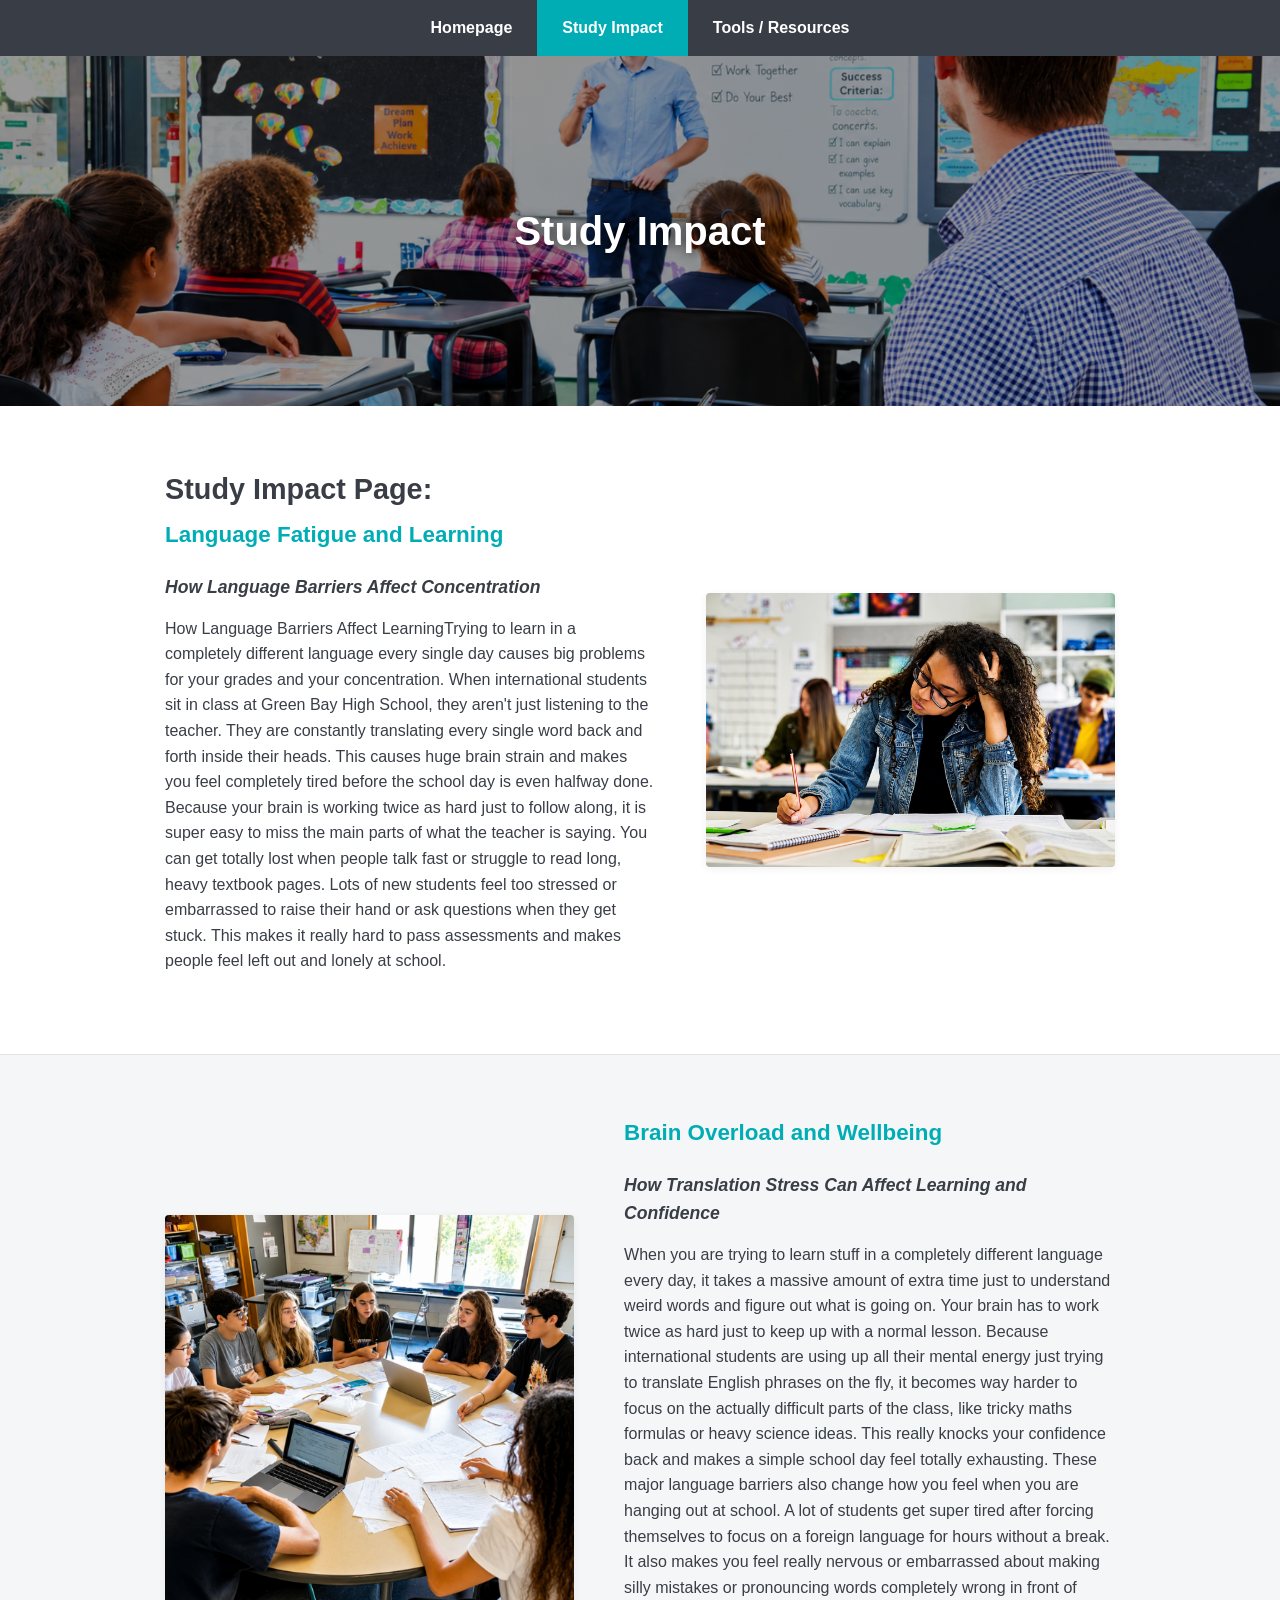
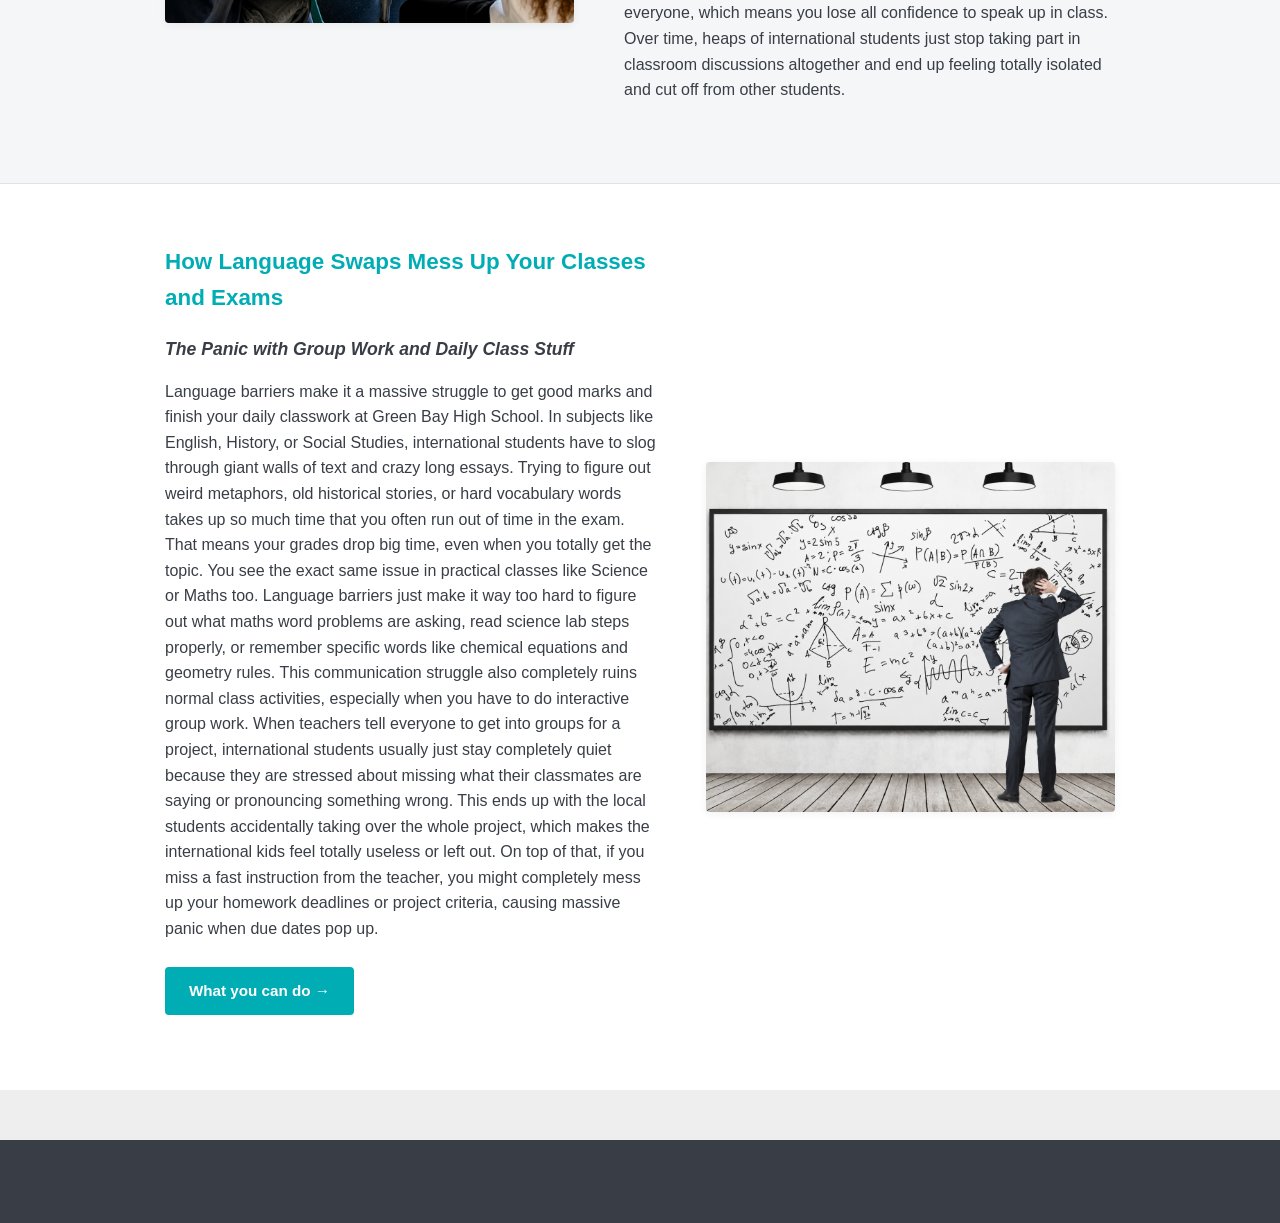
==== study_impact.html @ 1874aee0 "Add files via upload" ====
<!doctype html>
<html lang="en">
<head>
    <meta charset="utf-8">
    <title>Study Impact - GBHS Language Support</title>
    <link rel="stylesheet" type="text/css" href="styles.css">
</head>
<body>

    <!-- 1. Top Integrated Navigation Bar Menu System -->
    <nav>
        <ul>
            <li><a href="index.html">Homepage</a></li>
            <li><a href="study_impact.html" class="active">Study Impact</a></li>
            <li><a href="tools.html">Tools / Resources</a></li>
        </ul>
    </nav>

    <!-- 2. Big Classroom Top Hero Banner Framework -->
    <header class="hero-banner-impact">
        <div class="hero-text">
            <h1>Study Impact</h1>
        </div>
    </header>

    <main>
        <!-- ROW 1: White Background (Text Left, Image Right) -->
        <div class="row-white">
            <div class="split-row">
                <div class="text-col">
                    <h2>Study Impact Page:</h2>
                    <h3>Language Fatigue and Learning</h3>
                    <h4>How Language Barriers Affect Concentration</h4>
                    <p>How Language Barriers Affect LearningTrying to learn in a completely different language every single day causes big problems for your grades and your concentration. When international students sit in class at Green Bay High School, they aren't just listening to the teacher. They are constantly translating every single word back and forth inside their heads. This causes huge brain strain and makes you feel completely tired before the school day is even halfway done. Because your brain is working twice as hard just to follow along, it is super easy to miss the main parts of what the teacher is saying. You can get totally lost when people talk fast or struggle to read long, heavy textbook pages. Lots of new students feel too stressed or embarrassed to raise their hand or ask questions when they get stuck. This makes it really hard to pass assessments and makes people feel left out and lonely at school.
</p>
                </div>
                <div class="img-col">
                    <img src="study_impact.png" alt="Student experiencing language fatigue">
                    <!-- The above banner image was sourced from google.com search query -->
                </div>
            </div>
        </div>

        <!-- ROW 2: Shaded Grey Background Box (Image Left, Text Right) -->
        <div class="row-shaded">
            <div class="split-row reverse">
                <div class="text-col">
                    <h3>Brain Overload and Wellbeing</h3>
                    <h4>How Translation Stress Can Affect Learning and Confidence</h4>
                    <p>When you are trying to learn stuff in a completely different language every day, it takes a massive amount of extra time just to understand weird words and figure out what is going on. Your brain has to work twice as hard just to keep up with a normal lesson. Because international students are using up all their mental energy just trying to translate English phrases on the fly, it becomes way harder to focus on the actually difficult parts of the class, like tricky maths formulas or heavy science ideas. This really knocks your confidence back and makes a simple school day feel totally exhausting.

These major language barriers also change how you feel when you are hanging out at school. A lot of students get super tired after forcing themselves to focus on a foreign language for hours without a break. It also makes you feel really nervous or embarrassed about making silly mistakes or pronouncing words completely wrong in front of everyone, which means you lose all confidence to speak up in class. Over time, heaps of international students just stop taking part in classroom discussions altogether and end up feeling totally isolated and cut off from other students.
</p>
                </div>
                <div class="img-col">
                    <img src="group_struggle.png" alt="Classroom group integration difficulties">
                    <!-- The above tools and resources image was sourced from stockcake.com -->
                </div>
            </div>
        </div>

        <!-- ROW 3: White Background (Text Left, Image Right) -->
        <div class="row-white">
            <div class="split-row">
                <div class="text-col">
                    <h3>How Language Swaps Mess Up Your Classes and Exams</h3>
                    <h4>The Panic with Group Work and Daily Class Stuff</h4>
                    <p>Language barriers make it a massive struggle to get good marks and finish your daily classwork at Green Bay High School. In subjects like English, History, or Social Studies, international students have to slog through giant walls of text and crazy long essays. Trying to figure out weird metaphors, old historical stories, or hard vocabulary words takes up so much time that you often run out of time in the exam. That means your grades drop big time, even when you totally get the topic. You see the exact same issue in practical classes like Science or Maths too. Language barriers just make it way too hard to figure out what maths word problems are asking, read science lab steps properly, or remember specific words like chemical equations and geometry rules.

This communication struggle also completely ruins normal class activities, especially when you have to do interactive group work. When teachers tell everyone to get into groups for a project, international students usually just stay completely quiet because they are stressed about missing what their classmates are saying or pronouncing something wrong. This ends up with the local students accidentally taking over the whole project, which makes the international kids feel totally useless or left out. On top of that, if you miss a fast instruction from the teacher, you might completely mess up your homework deadlines or project criteria, causing massive panic when due dates pop up.

</p>
                    
                    <!-- Bottom Action Navigation Button matching blueprint -->
                    <div class="button-container">
                        <a href="tools.html" class="blue-btn">What you can do →</a>
                    </div>
                </div>
                <div class="img-col">
                    <img src="math_struggle.png" alt="Complex academic formulas barrier">
                    <!-- The above image was sourced from dreamstime.com -->
                </div>
            </div>
        </div>
    </main>

    <!-- 4. Footer Assignment Verification Citation Line -->
    <footer>
        <p>&copy; 2026 Tep Chansoyawin</p>
    </footer>

</body>
</html>
---- styles.css ----
/* Global Reset and Typography Framework */
* {
    box-sizing: border-box;
    margin: 0;
    padding: 0;
}

body {
    font-family: Arial, Helvetica, sans-serif;
    font-size: 16px;
    line-height: 1.6;
    background-color: #eeeeee; /* Light grey Margins around Content Cards */
    color: #393e46;
}

/* Fixed Top Navigation Bar Menu Layout */
nav {
    background-color: #393e46;
    position: -webkit-sticky;
    position: sticky;
    top: 0;
    z-index: 1000;
    width: 100%;
}

nav ul {
    list-style-type: none;
    display: flex;
    justify-content: center;
}

nav ul li a {
    display: block;
    color: #ffffff;
    text-decoration: none;
    padding: 15px 25px;
    font-weight: bold;
}

nav ul li a:hover, nav ul li a.active {
    background-color: #00adb5;
}

/* --- HERO BANNER LAYOUT TRACKING SYSTEM --- */
.hero-banner {
    position: relative;
    width: 100%;
    height: 220px;
    background-image: linear-gradient(rgba(0, 0, 0, 0.4), rgba(0, 0, 0, 0.4)), url('banner.png');
    background-size: cover;
    background-position: center;
    display: flex;
    justify-content: center;
    align-items: center;
    border-bottom: 4px solid #00adb5;
}

.hero-banner-impact {
    position: relative;
    width: 100%;
    height: 350px;
    background-image: linear-gradient(rgba(0, 0, 0, 0.4), rgba(0, 0, 0, 0.4)), url('study_banner.png');
    background-size: cover;
    background-position: center;
    display: flex;
    justify-content: center;
    align-items: center;
}

.hero-banner-tools {
    position: relative;
    width: 100%;
    height: 350px;
    background-image: linear-gradient(rgba(0, 0, 0, 0.4), rgba(0, 0, 0, 0.4)), url('tools_banner.png');
    background-size: cover;
    background-position: center;
    display: flex;
    justify-content: center;
    align-items: center;
}

.hero-text h1 {
    color: #ffffff;
    font-size: 2.5rem;
    font-weight: bold;
    text-align: center;
    text-shadow: 2px 2px 12px rgba(0, 0, 0, 0.7);
}

/* --- HOMEPAGE SPECIFIC STYLING --- */
.home-container {
    max-width: 950px;
    margin: 40px auto;
    background-color: #ffffff;
    padding: 40px;
    border-radius: 6px;
    box-shadow: 0 4px 12px rgba(0, 0, 0, 0.05);
}

/* Side-by-Side Clickable Link Card Grid Rows */
.card-grid {
    display: flex;
    gap: 20px;
    margin-top: 20px;
    margin-bottom: 35px;
    width: 100%;
}

.overlay-card {
    flex: 1;
    position: relative;
    height: 240px;
    border-radius: 4px;
    overflow: hidden;
    display: block;
    border: 1px solid #e1e4e6;
    text-decoration: none;
}

.overlay-card img {
    width: 100%;
    height: 100%;
    object-fit: cover;
    display: block;
}

.overlay-text {
    position: absolute;
    top: 50%;
    left: 50%;
    transform: translate(-50%, -50%);
    color: #ffffff;
    font-size: 1.8rem;
    font-weight: bold;
    text-align: center;
    width: 90%;
    text-shadow: 2px 2px 10px rgba(0, 0, 0, 0.85);
}

.grid-heading {
    font-size: 1.1rem;
    margin-top: 25px;
    margin-bottom: 15px;
}

/* --- SUBPAGE STRUCTURED ROW WRAPPERS --- */
main {
    padding: 0;
    max-width: 100%;
    margin: 0 auto;
}

.row-white {
    background-color: #ffffff;
    padding: 60px 20px;
    width: 100%;
}

.row-shaded {
    background-color: #f4f6f7;
    padding: 60px 20px;
    width: 100%;
    border-top: 1px solid #e1e4e6;
    border-bottom: 1px solid #e1e4e6;
}

.split-row {
    max-width: 950px;
    margin: 0 auto;
    display: flex;
    align-items: center;
    gap: 50px;
}

.split-row.reverse {
    flex-direction: row-reverse;
}

.text-col {
    flex: 1.2;
}

.img-col {
    flex: 1;
}

.img-col img {
    width: 100%;
    height: auto;
    border-radius: 4px;
    box-shadow: 0 2px 8px rgba(0,0,0,0.06);
    display: block;
}

/* --- TYPOGRAPHY & INTERACTIVE CORE ELEMENTS --- */
h2 {
    font-size: 1.8rem;
    color: #393e46;
    margin-bottom: 5px;
}

h3 {
    font-size: 1.4rem;
    color: #00adb5; /* Main Accent Teal */
    margin-bottom: 20px;
}

h4 {
    font-size: 1.1rem;
    color: #393e46;
    margin-bottom: 15px;
    font-style: italic;
}

p {
    margin-bottom: 20px;
    color: #393e46;
}

.section-title {
    font-size: 1.6rem;
    color: #00adb5;
    margin-top: 30px;
    margin-bottom: 15px;
}

.button-container {
    margin-top: 25px;
    margin-bottom: 15px;
}

.blue-btn {
    display: inline-block;
    background-color: #00adb5;
    color: #ffffff;
    text-decoration: none;
    padding: 12px 24px;
    font-weight: bold;
    font-size: 0.95rem;
    border-radius: 4px;
    transition: background-color 0.3s ease;
}

.blue-btn:hover {
    background-color: #393e46;
}

footer {
    background-color: #393e46;
    color: #ffffff;
    text-align: center;
    padding: 20px;
    margin-top: 50px;
    font-size: 0.9rem;
    width: 100%;
}

/* Sizing layout to perfectly balance the long whiteboard section */
.math-row .text-col {
    flex: 1.1; 
}

.math-row .img-col {
    flex: 1; 
}

.math-row .img-col img {
    width: 100%;
    max-height: 480px; 
    object-fit: cover; 
}
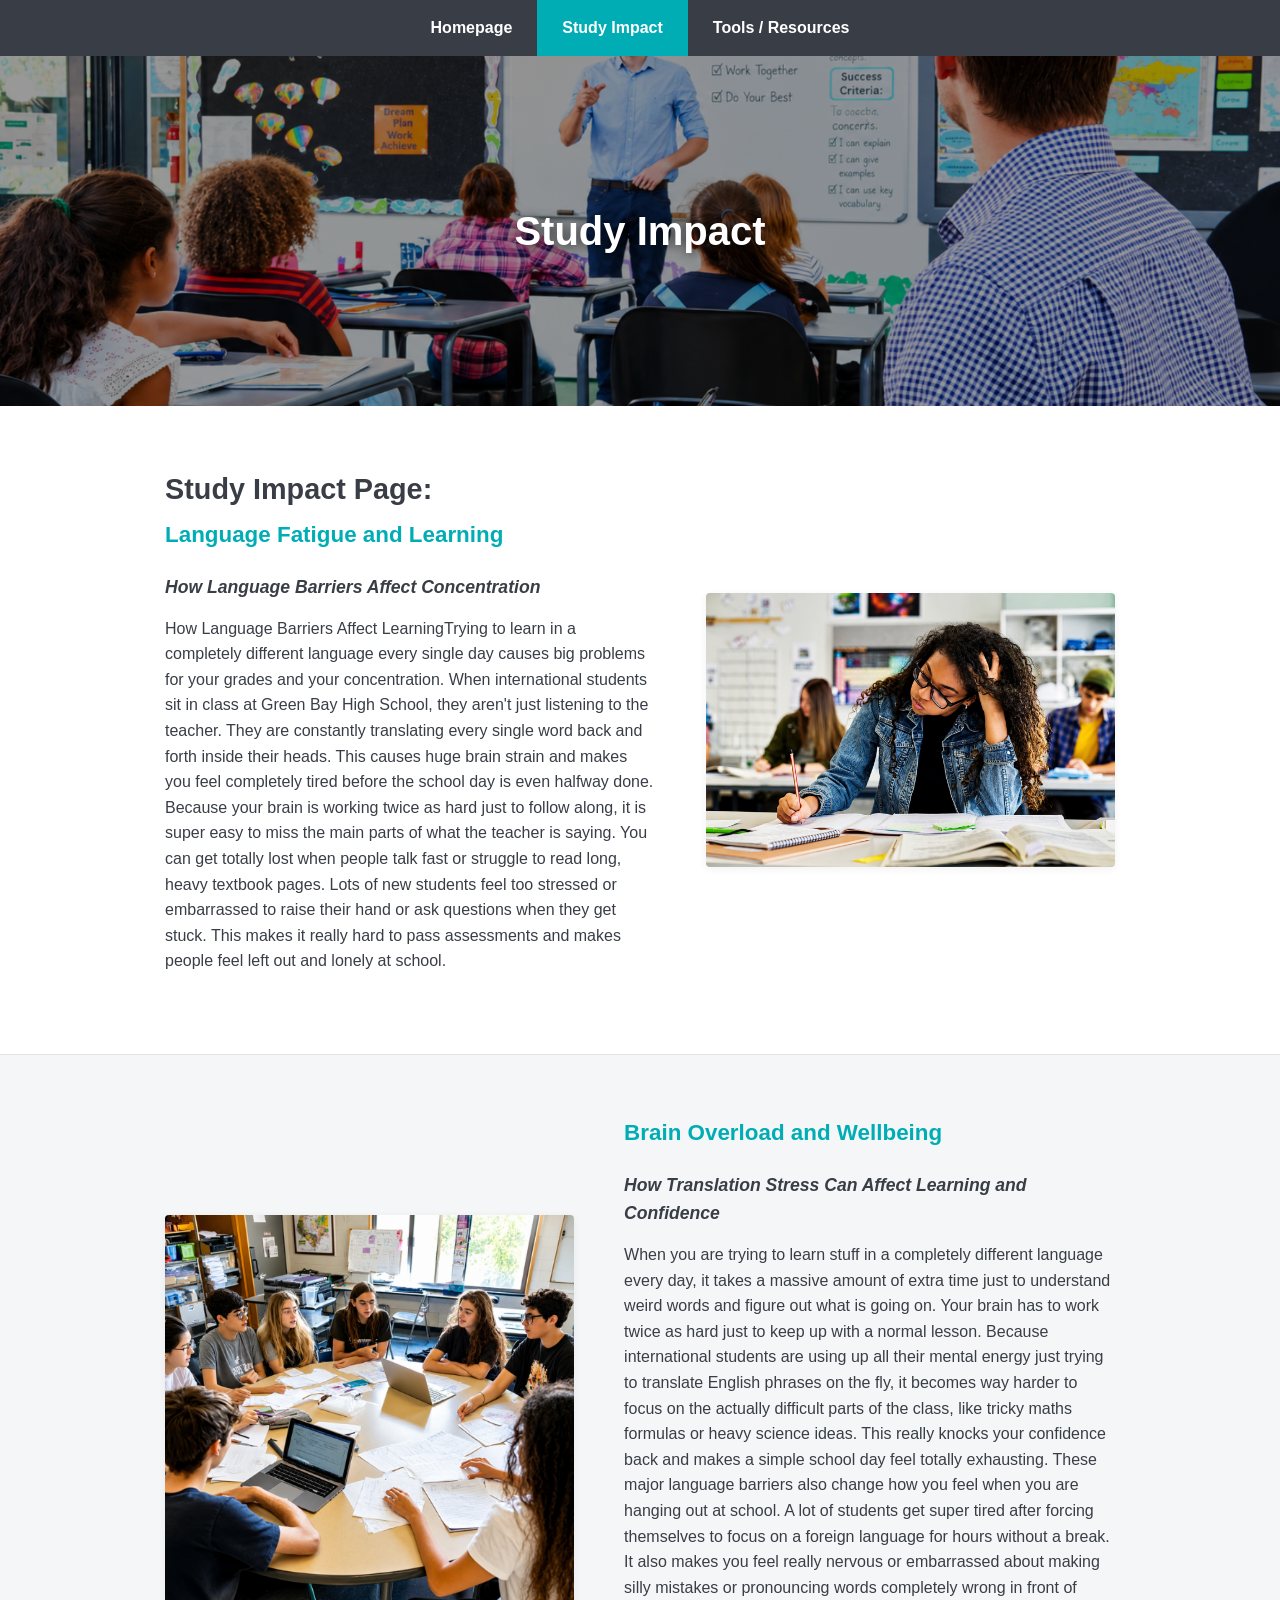
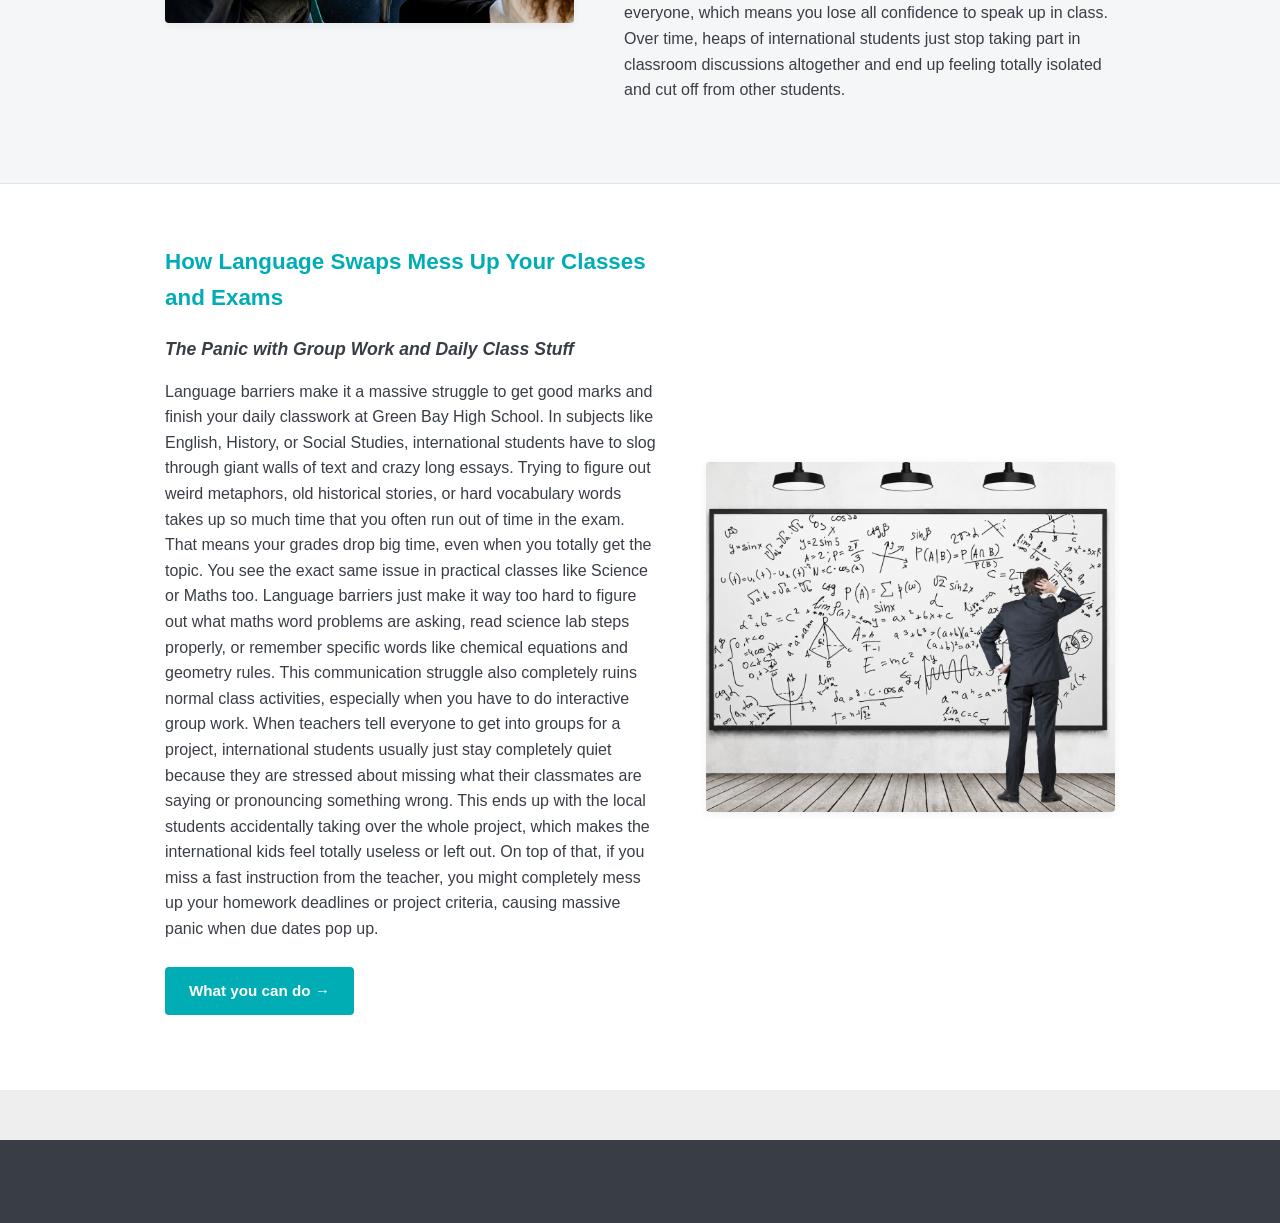
==== commit 651f4cbb: "Update study_impact.html" ====
--- a/study_impact.html
+++ b/study_impact.html
@@ -85,8 +85,9 @@
     </main>
 
     <!-- 4. Footer Assignment Verification Citation Line -->
-    <footer>
-        <p>&copy; 2026 Tep Chansoyawin</p>
+   <footer>
+    <p>&copy; Yawin Web Design | View Sources</p>
+</footer>
     </footer>
 
 </body>
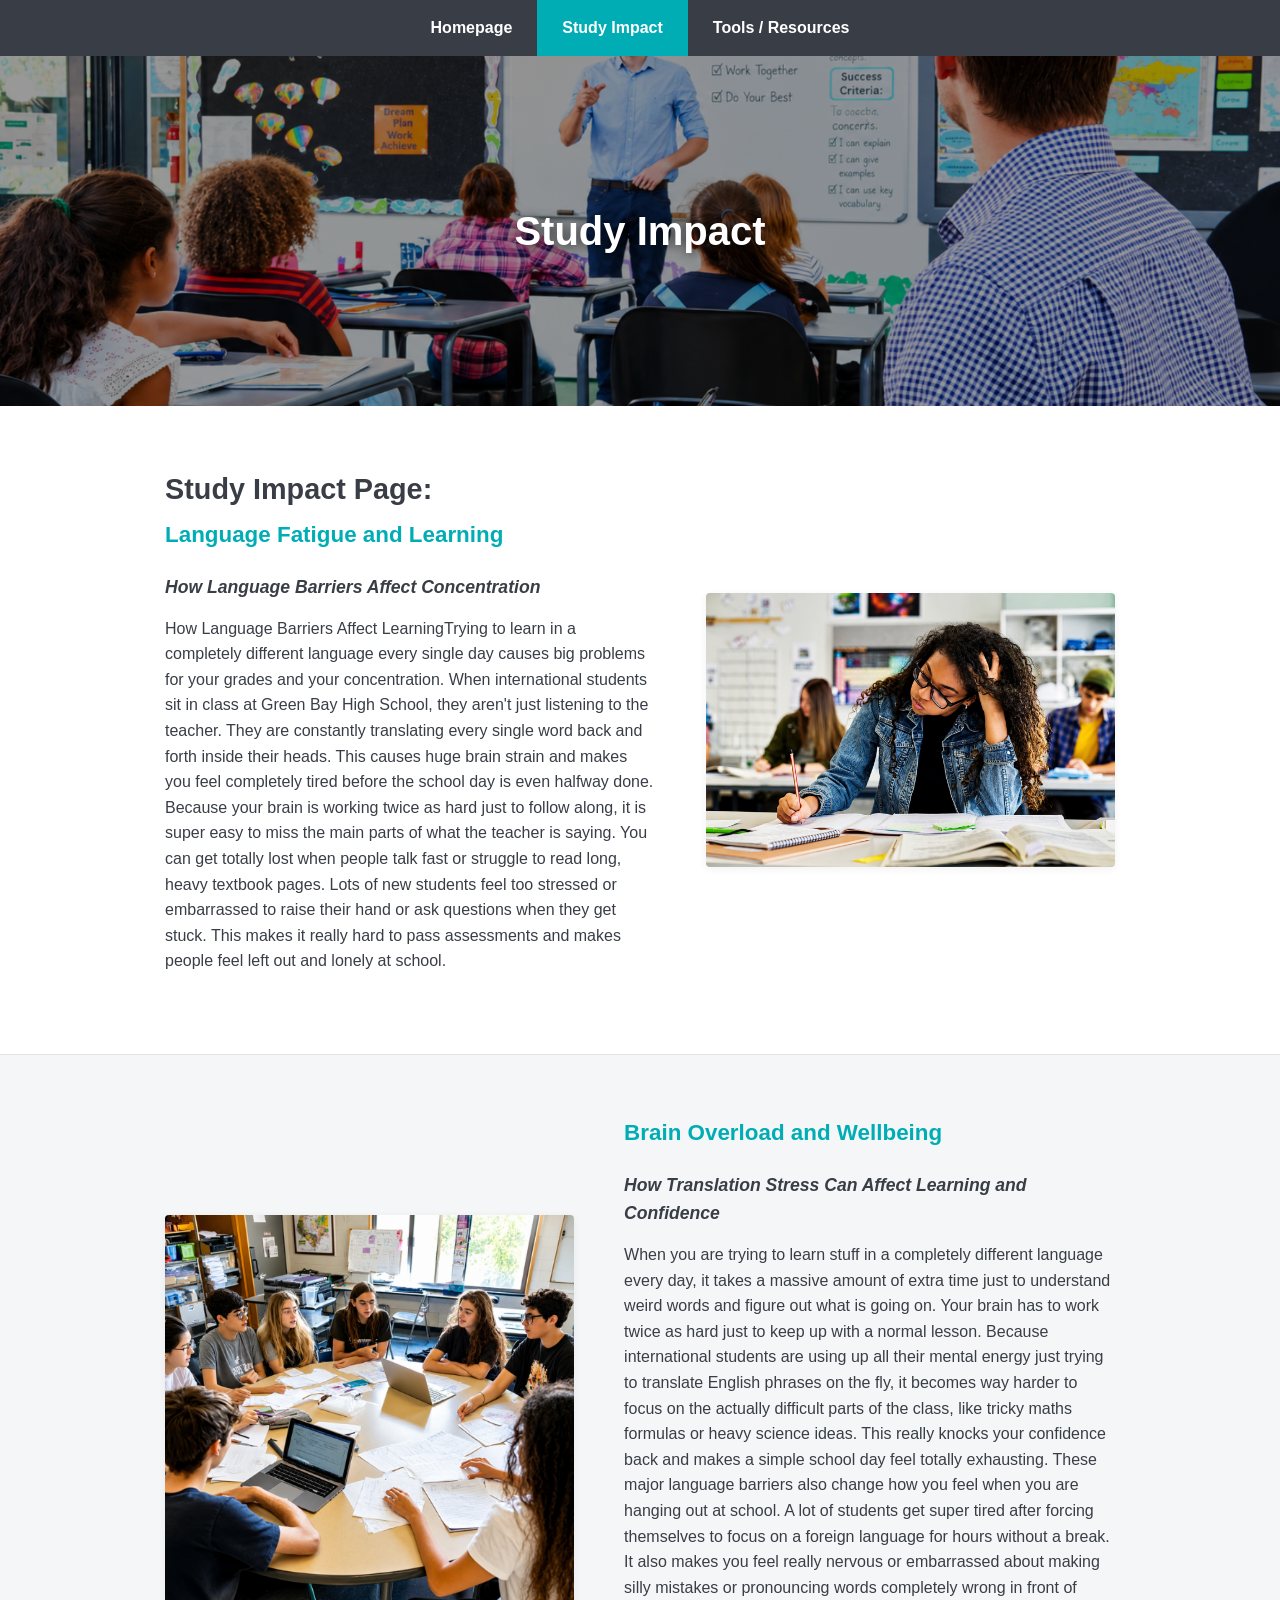
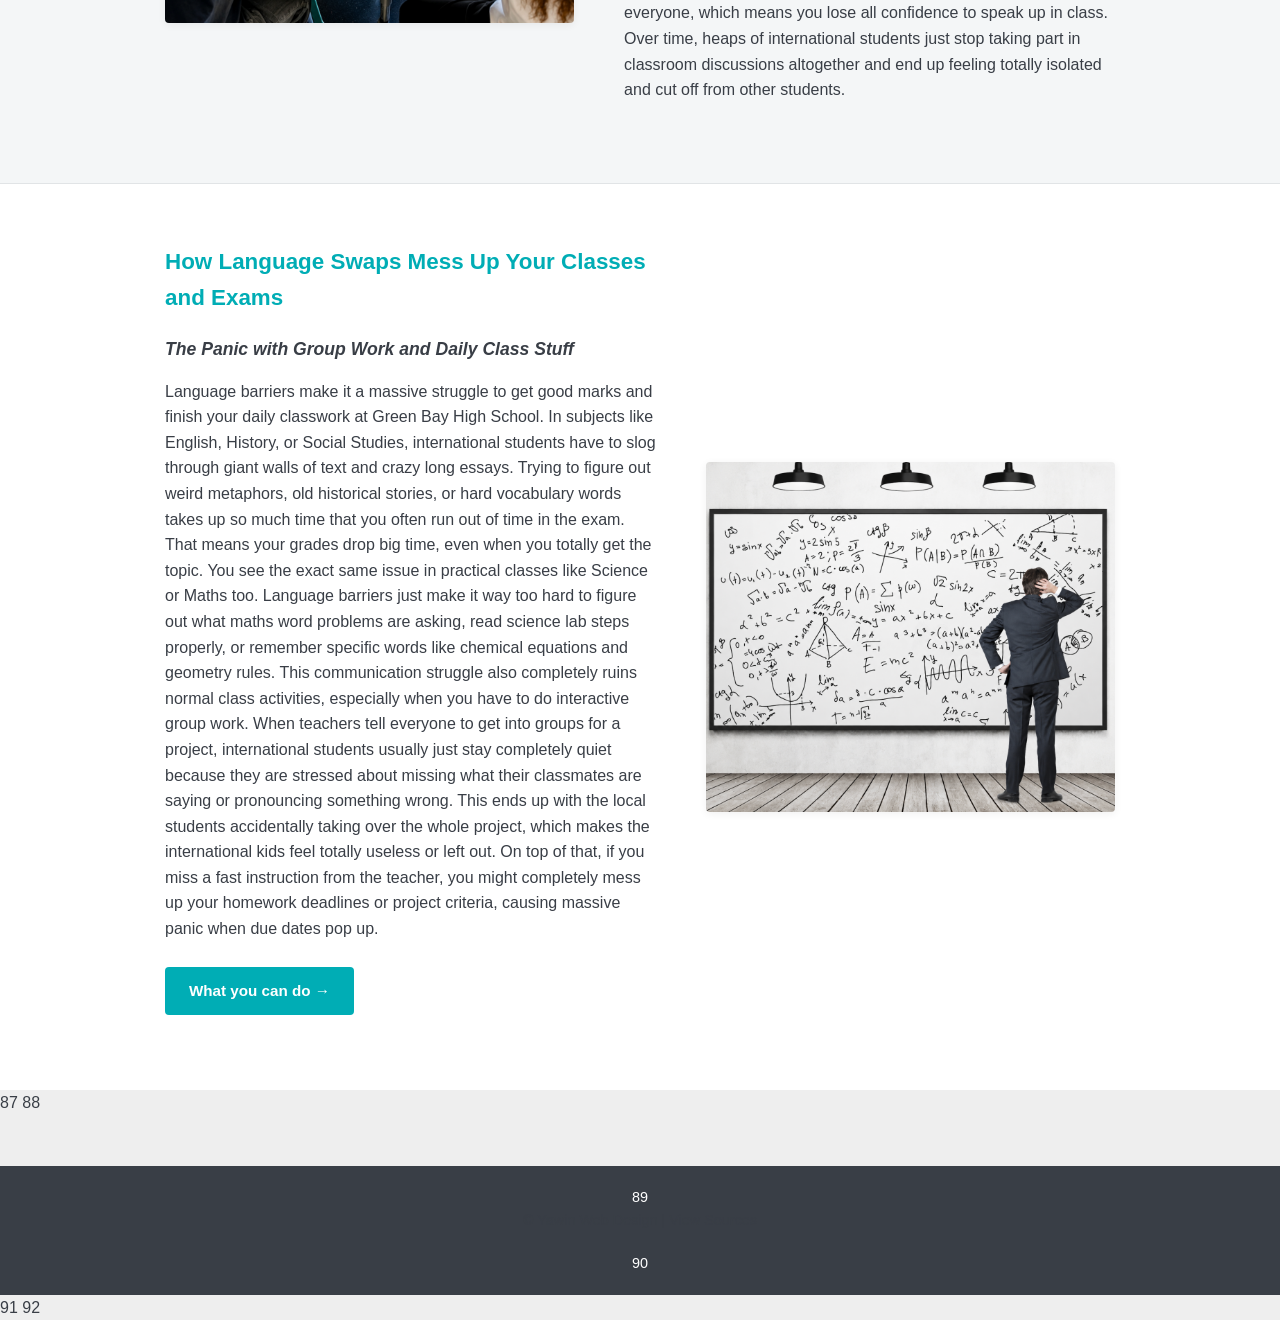
==== commit 95de7311: "Update study_impact.html" ====
--- a/study_impact.html
+++ b/study_impact.html
@@ -84,12 +84,13 @@
         </div>
     </main>
 
-    <!-- 4. Footer Assignment Verification Citation Line -->
-   <footer>
-    <p>&copy; Yawin Web Design | View Sources</p>
-</footer>
-    </footer>
+   87   <!-- 4. Footer Assignment Verification Citation Line -->
+88   <footer>
+89       <p>&copy; Yawin Web Design | View Sources</p>
+90   </footer>
+91   </body>
+92   </html>
 
-</body>
-</html>
 
+
+
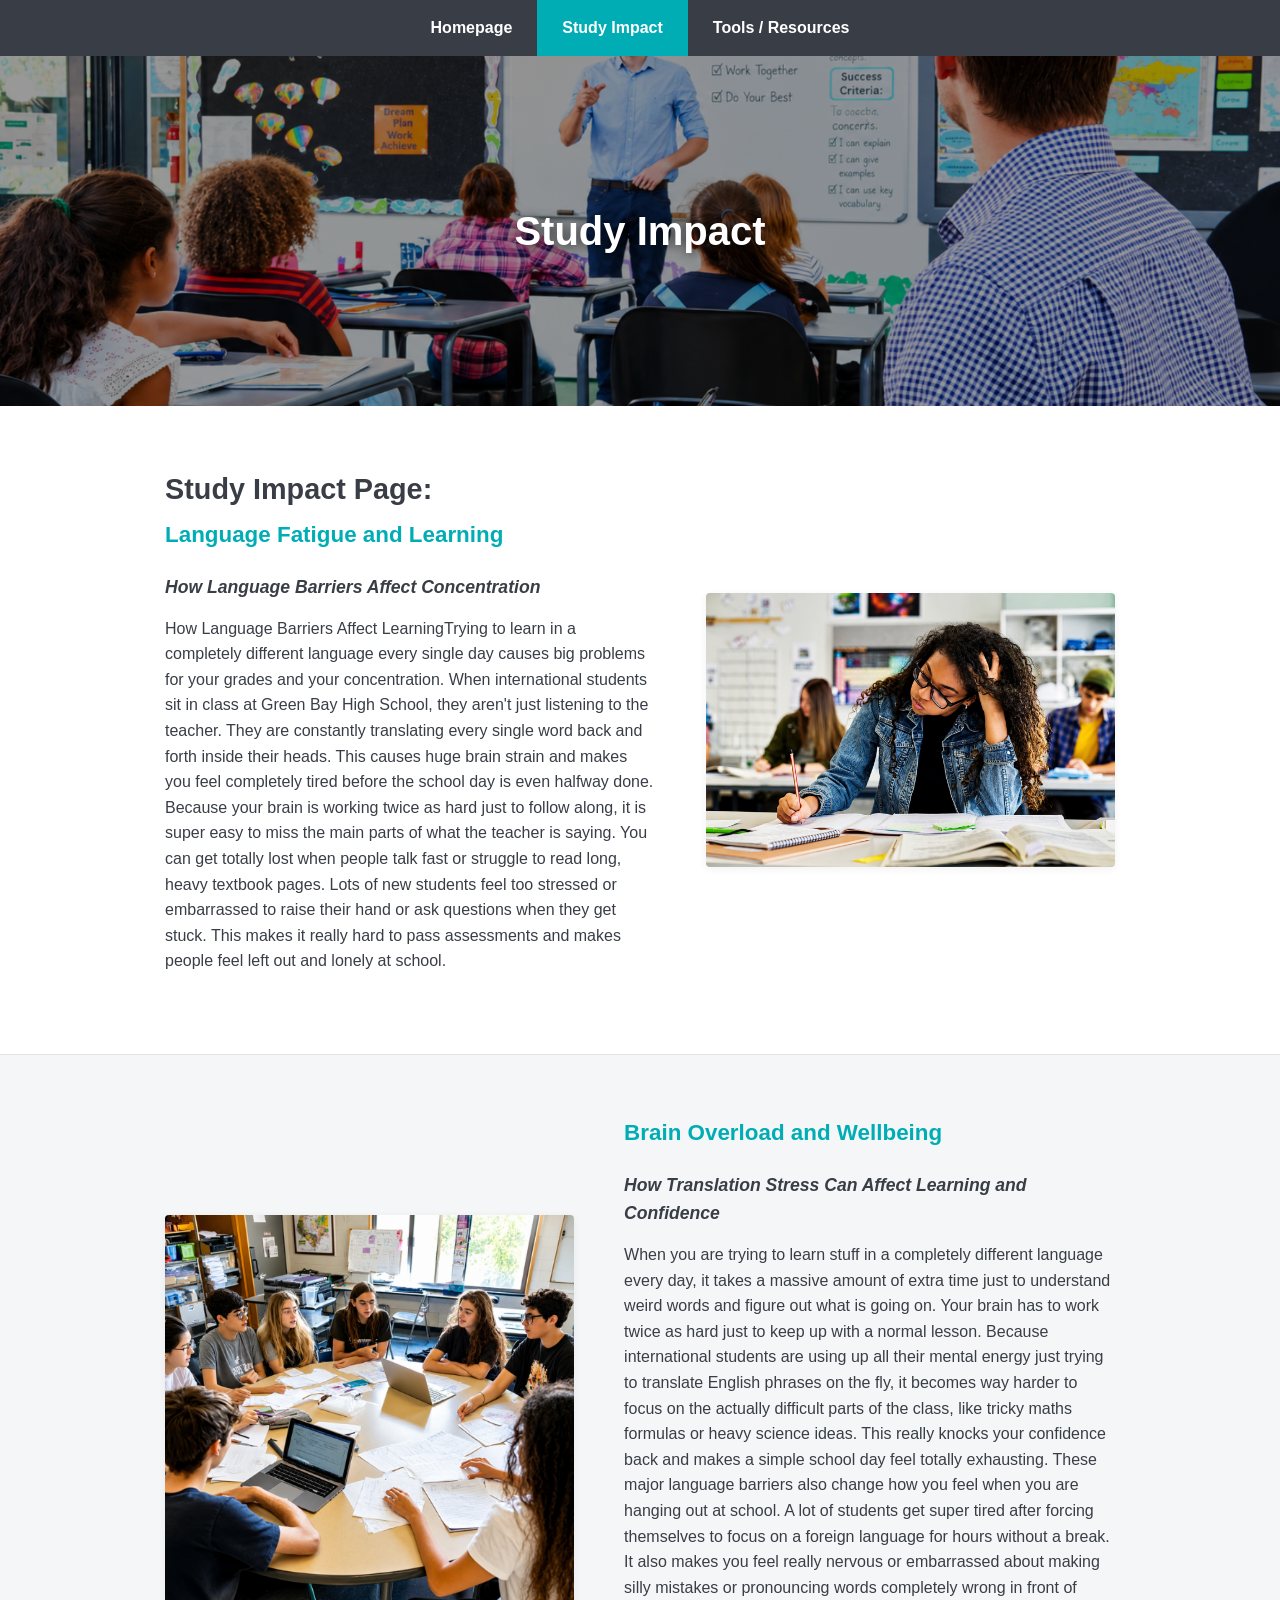
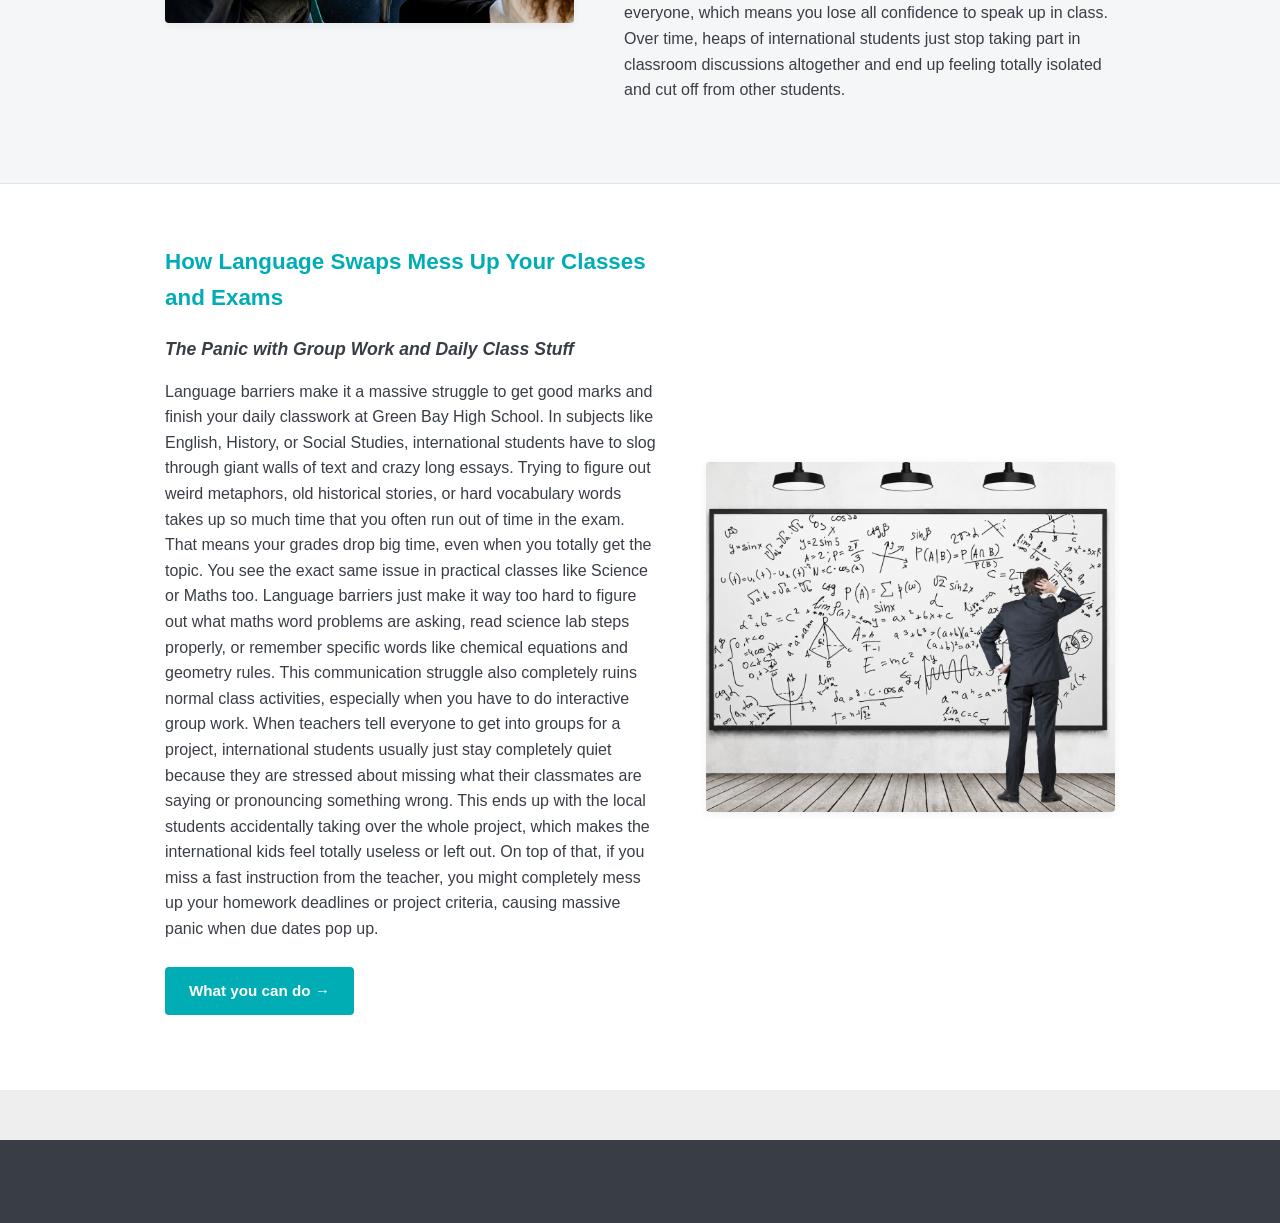
==== commit d5a95d1f: "Update study_impact.html" ====
--- a/study_impact.html
+++ b/study_impact.html
@@ -83,13 +83,14 @@
             </div>
         </div>
     </main>
-
-   87   <!-- 4. Footer Assignment Verification Citation Line -->
-88   <footer>
-89       <p>&copy; Yawin Web Design | View Sources</p>
-90   </footer>
-91   </body>
-92   </html>
+  
+  <!-- 4. Footer Assignment Verification Citation Line -->
+  <footer>
+      <p>&copy; Yawin Web Design | View Sources</p>
+  </footer>
+  
+  </body>
+  </html>
 
 
 
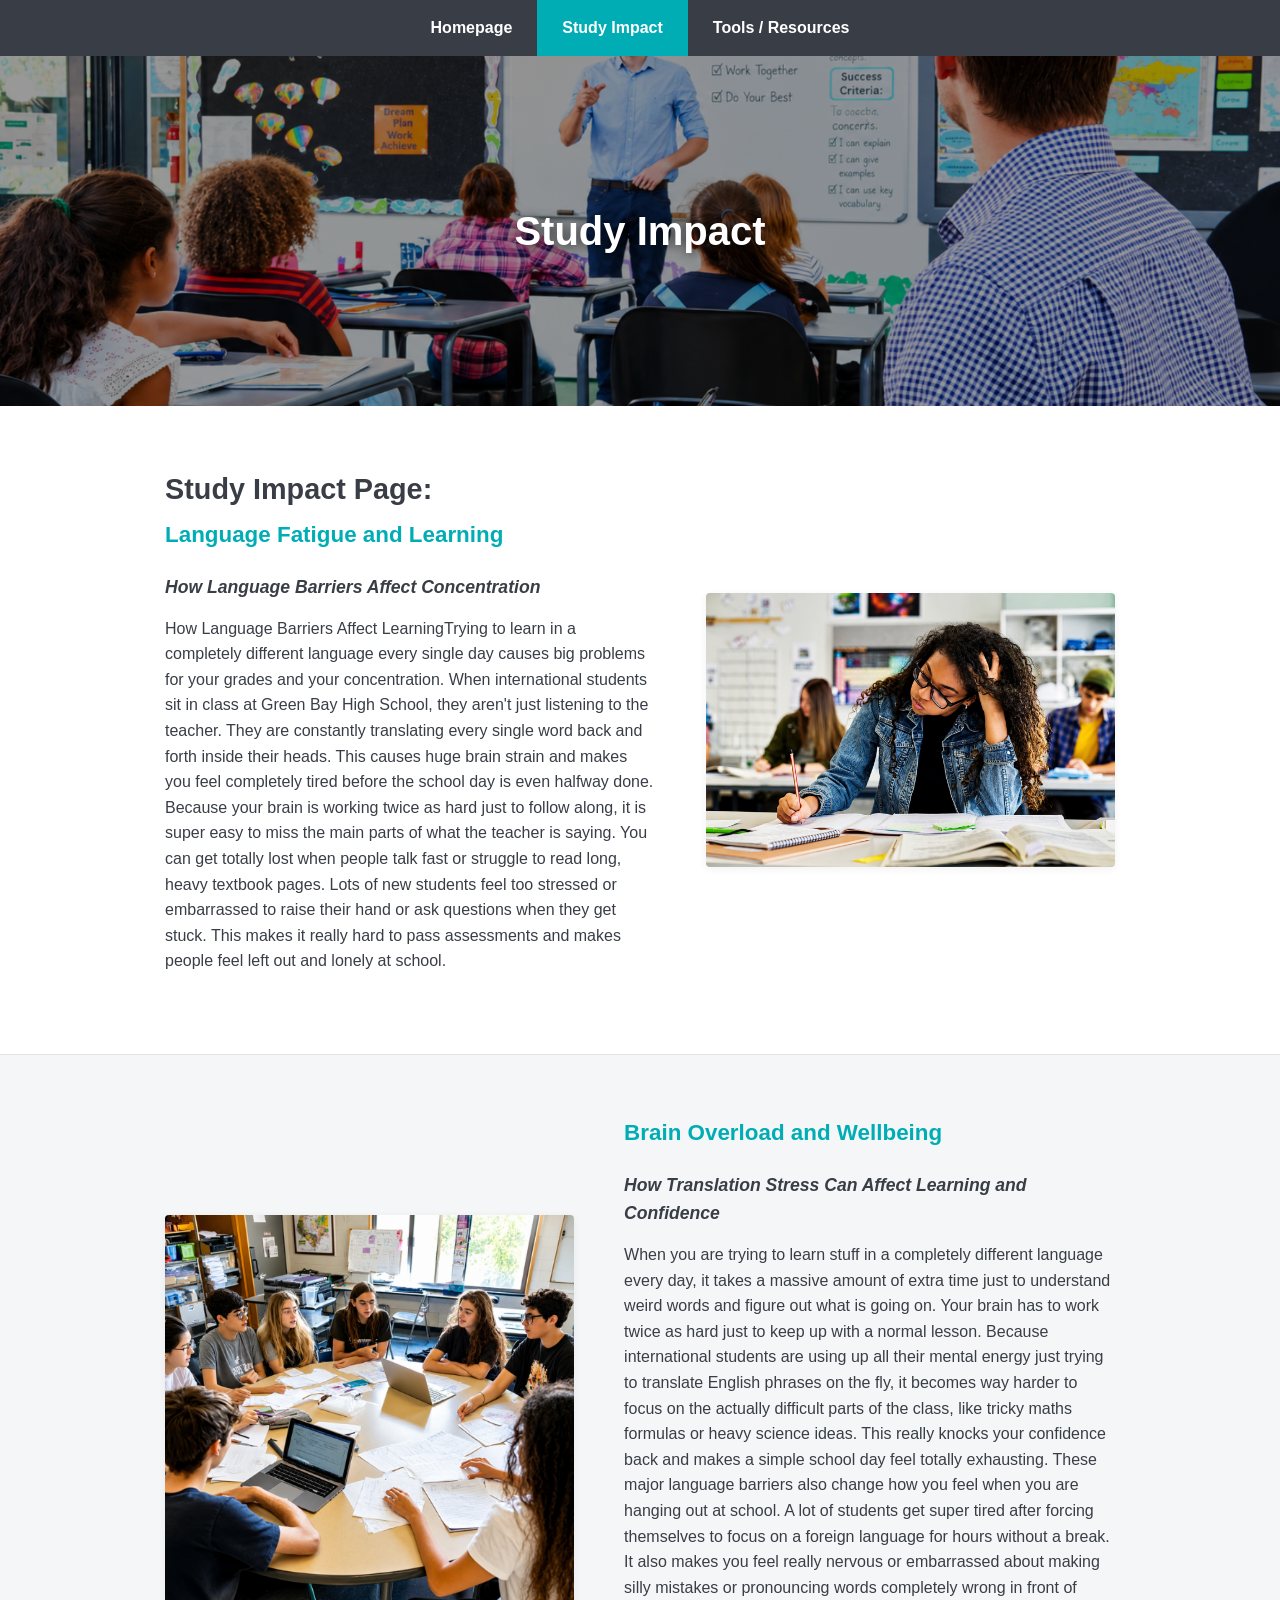
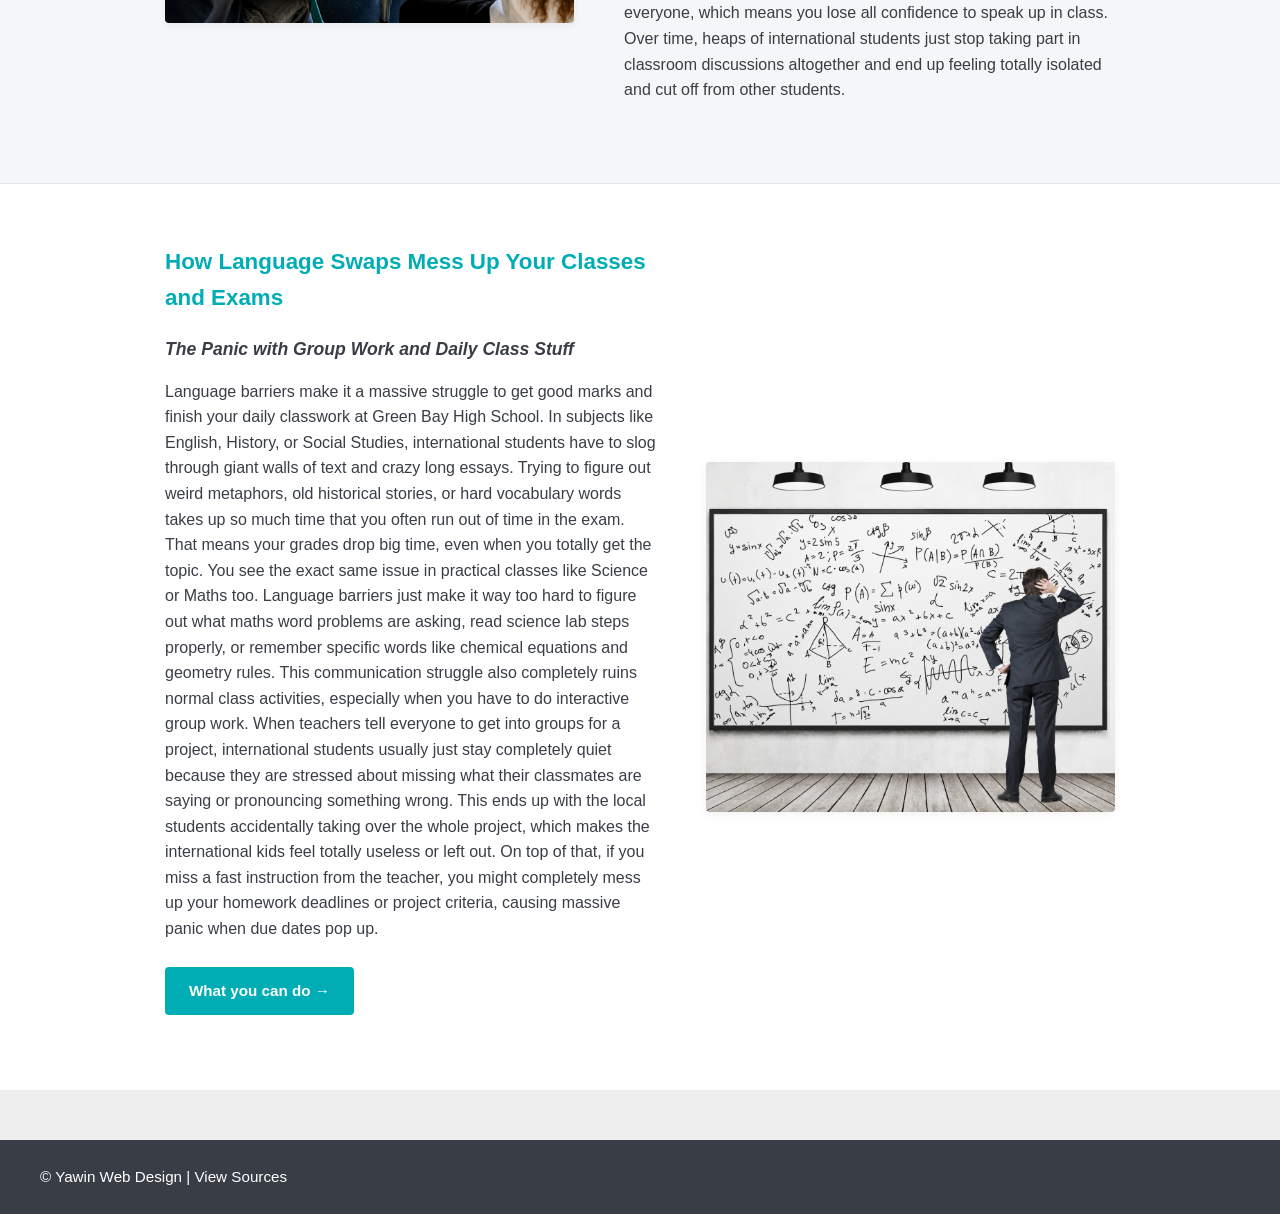
==== commit ff3f70c8: "Update study_impact.html" ====
--- a/study_impact.html
+++ b/study_impact.html
@@ -84,13 +84,13 @@
         </div>
     </main>
   
-  <!-- 4. Footer Assignment Verification Citation Line -->
-  <footer>
-      <p>&copy; Yawin Web Design | View Sources</p>
-  </footer>
-  
-  </body>
-  </html>
+   <!-- 8. Footer Assignment Verification Citation Line -->
+    <footer style="background-color: #393e46; color: #ffffff; padding: 25px 40px; margin-top: 50px; font-size: 0.95rem; width: 100%; text-align: left; display: block; box-sizing: border-box;">
+        <p style="margin: 0; color: #ffffff !important;">&copy; Yawin Web Design | <a href="#" style="color: #ffffff; text-decoration: none;">View Sources</a></p>
+    </footer>
+
+</body>
+</html>
 
 
 
